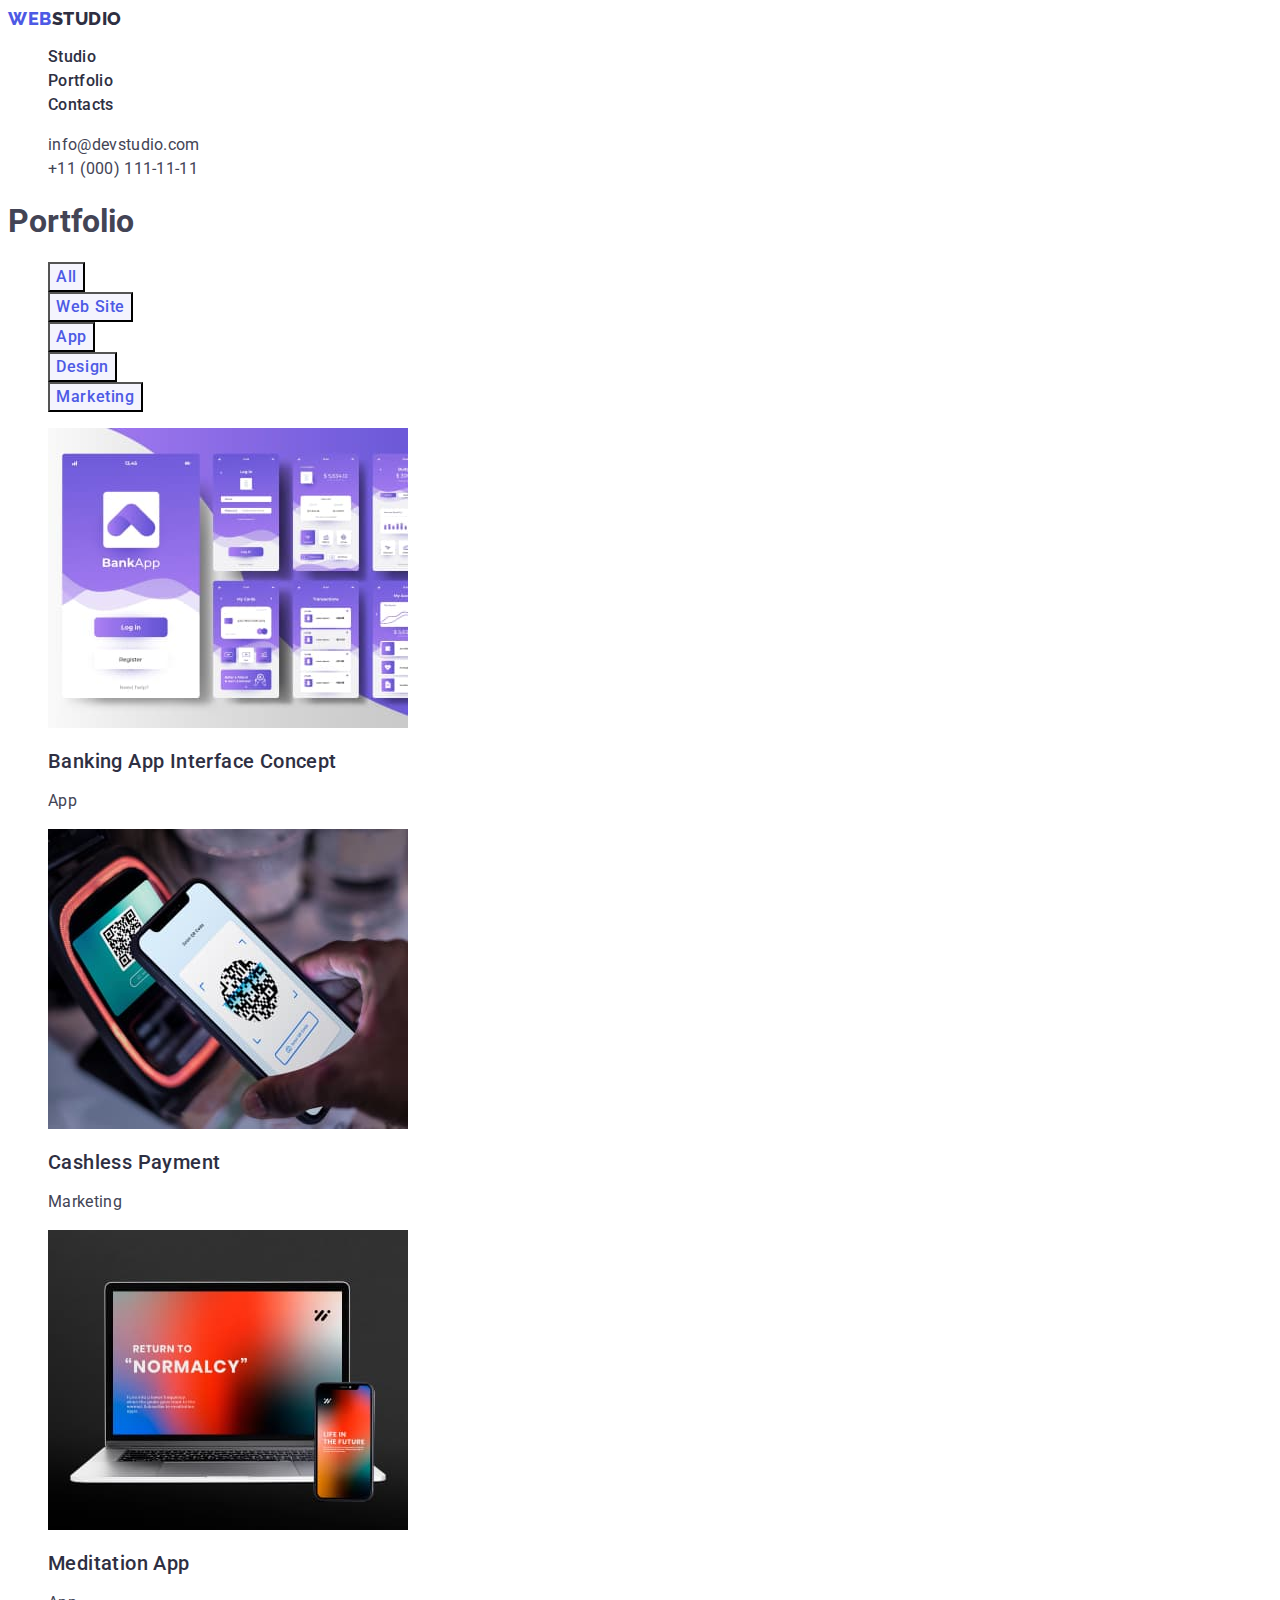
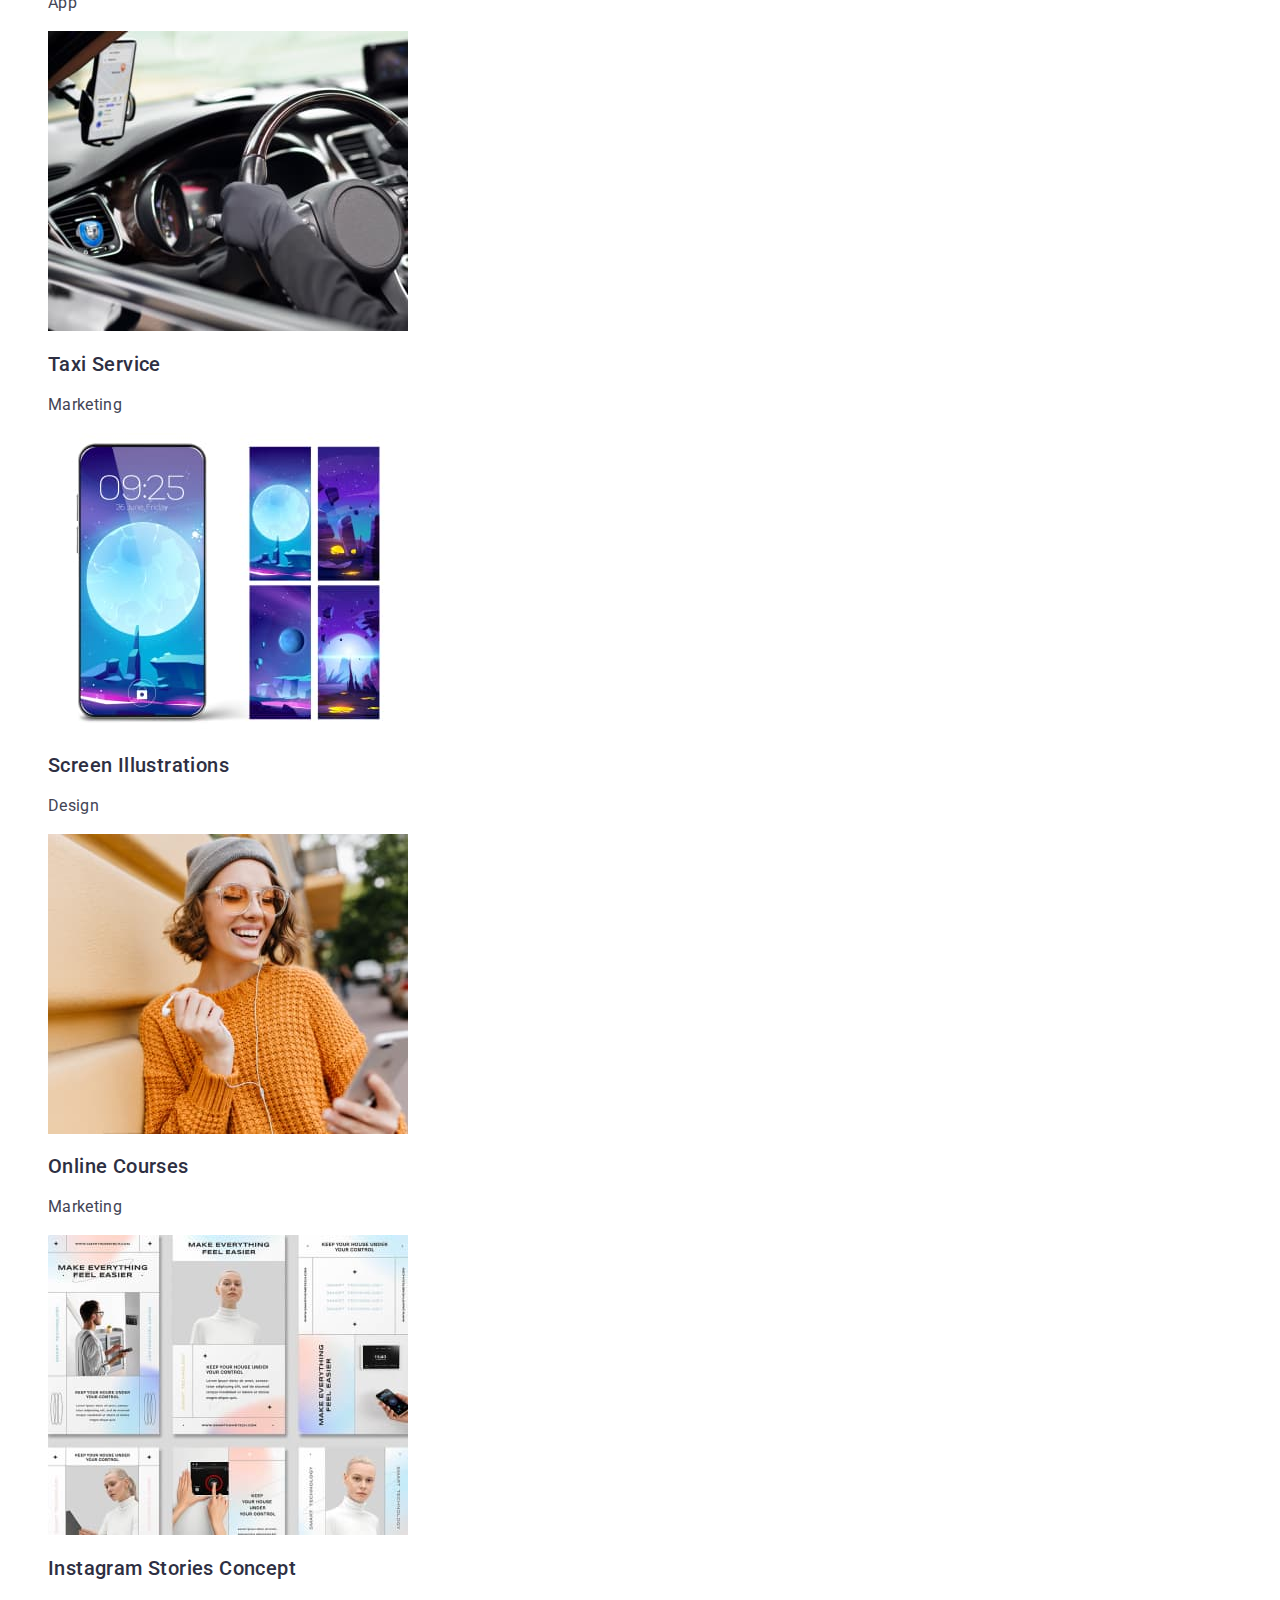
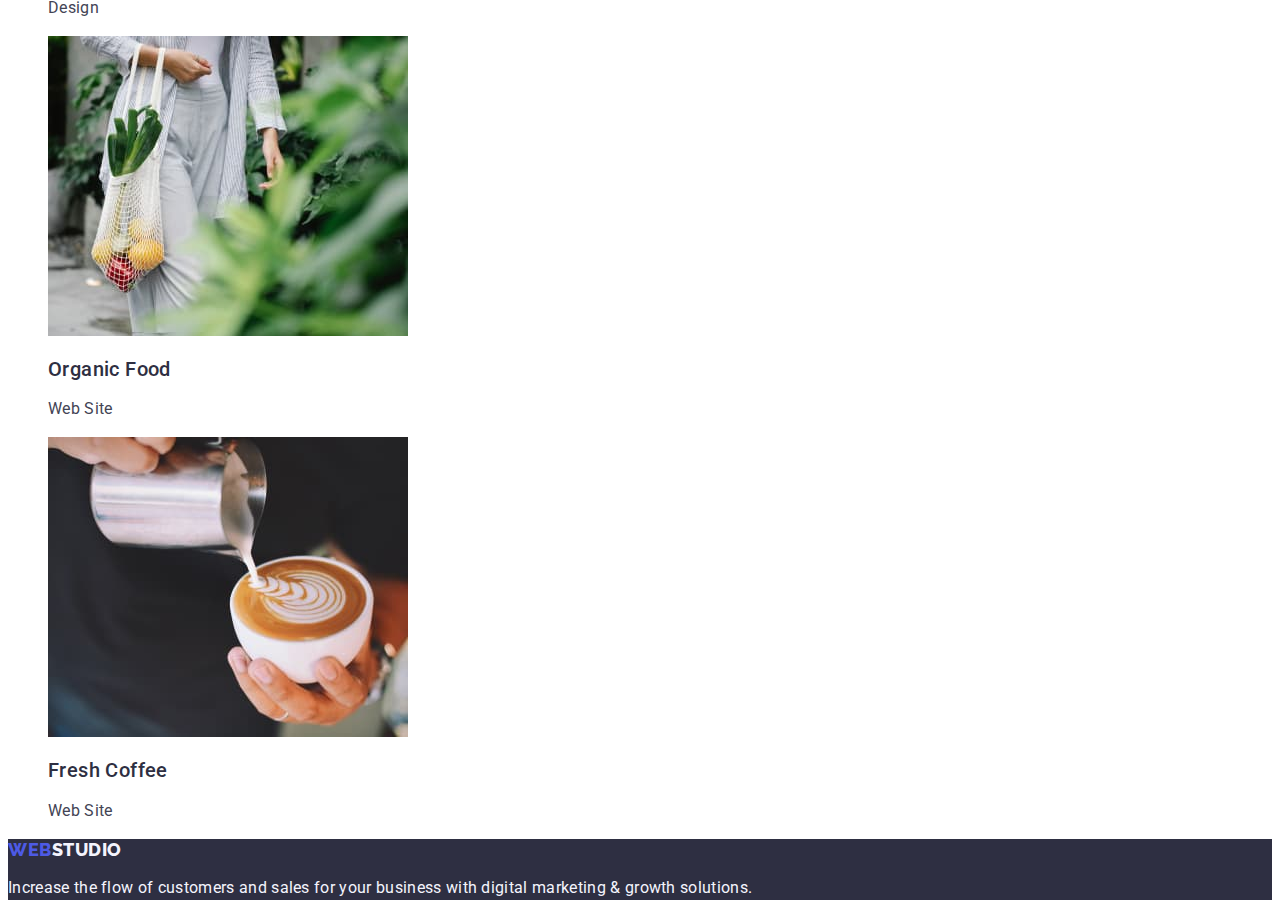
==== portfolio.html @ ce302e66 "Initial commit" ====
<!DOCTYPE html>
<html lang="en">
<head>
    <meta charset="UTF-8">
    <meta name="viewport" content="width=device-width, initial-scale=1.0">
    <link rel="stylesheet" href="./css/style.css">
   <link rel="preconnect" href="https://fonts.googleapis.com">
   <link rel="preconnect" href="https://fonts.gstatic.com" crossorigin>
   <link href="https://fonts.googleapis.com/css2?family=Raleway:wght@800&family=Roboto:wght@400;500;700;900&display=swap" rel="stylesheet">

    <title>Home-work 2</title>
</head>
<body>
    <header>
        <nav class="list">
            <a class="link logo-link" href="./index.html">Web<span class="logo-name">Studio</span> </a>
            <ul class="list">
                <li>
                    <a class="link input-list" href="./index.html">Studio</a>
                </li>
                <li>
                    <a class="link input-list" href="./portfolio.html">Portfolio</a>
                </li>
                <li>
                    <a class="link input-list" href="">Contacts</a>
                </li>
            </ul>
         </nav>    
            <address class="address-info"> 
                <ul class="list">           
                <li>
                    <a class="link contacts-list" href="mailto:info@devstudio.com">info@devstudio.com</a>
                </li>
                <li>
                    <a class="link contacts-list" href="tel:+110001111111">+11 (000) 111-11-11</a>
                </li>
                </ul> 
            </address> 
    </header>

    <main>
       <section>
        <h1>Portfolio</h1>
        <ul class="list">
            <li><button class="other-buttons" type="button">All</button></li>
            <li><button class="other-buttons" type="button">Web Site</button></li>
            <li><button class="other-buttons" type="button">App</button></li>
            <li><button class="other-buttons" type="button">Design</button></li>
            <li><button class="other-buttons" type="button">Marketing</button></li>
        </ul>
                   <ul class="list">
            <li>
                <a class="link">
                    <img src="./images/interface-banking-app.jpg" alt="BankApp" width="360">
                    <h2 class="second-title">Banking App Interface Concept</h2>
                    <p class="contains">App</p>
                </a>
            </li>
            
            <li>
                <a class="link">
                    <img src="./images/cashless.jpg" alt="Cashless Payment
                    Marketing" width="360">
                    <h2 class="second-title">Cashless Payment</h2>
                    <p class="contains">Marketing</p>
                </a>
            </li>

            <li>
                <a class="link">
                    <img src="./images/notebook_and_phone.jpg" alt="Meditation App
                    App" width="360">
                    <h2 class="second-title">Meditation App</h2>
                    <p class="contains">App</p>
                </a>
            </li>

            <li>
                <a class="link">
                    <img src="./images/car.jpg" alt="Taxi Service
                    Marketing" width="360">
                    <h2 class="second-title">Taxi Service</h2>
                    <p class="contains">Marketing</p>
                </a>
            </li>

            <li>
                <a class="link">
                    <img src="./images/screen-illustration.jpg" alt="Screen Illustrations
                    Design" width="360">
                    <h2 class="second-title">Screen Illustrations</h2>
                    <p class="contains">Design</p>
                </a>
            </li>

            <li>
                <a class="link">
                    <img src="./images/girl.jpg" alt="Online Courses
                    Marketing" width="360">
                    <h2 class="second-title">Online Courses</h2>
                    <p class="contains">Marketing</p>
                </a>
            </li>

            <li>
                <a class="link">
                    <img src="./images/instagram-stories.jpg" alt="Instagram Stories Concept
                    Design" width="360">
                    <h2 class="second-title">Instagram Stories Concept</h2>
                    <p class="contains">Design</p>
                </a>
            </li>

            <li>
                <a class="link">
                    <img src="./images/food.jpg" alt="Organic Food
                    Web Site" width="360">
                    <h2 class="second-title">Organic Food</h2>
                    <p class="contains">Web Site</p>
                </a>
            </li>

            <li>
                <a class="link">
                    <img src="./images/coffee.jpg" alt="Fresh Coffee
                    Web Site" width="360">
                    <h2 class="second-title">Fresh Coffee</h2>
                    <p class="contains">Web Site</p>
                </a>
            </li>
        
            </ul>
        </section>
    </main>

    <footer class="page-down">
        <a class="link logo-web" href="./index.html">Web<span class="logo-down-name">Studio</span> </a>
        <p class="footer-descr">Increase the flow of customers and sales for your business with digital marketing & growth solutions.</p>
    </footer>
</body>
</html>
---- css/style.css ----
:root {
    --state: #434455;
    --navy-blue: #2e2f42;
    --cornflower: #E7E9FC;
    --iris: #4d5ae5;
    --ocean: #404bbf;
    --cloud: #f4f4fd;
    --white: #ffffff;
    --slate: #434455;
  }
  body {
    font-family: 'Roboto', sans-serif;
    color: var(--state);
    background-color: var(--white);
  }
  .title {
    background-color: var(--navy-blue);
    color:  var(--white);
  }
  .logo-name {
    color: var(--navy-blue);
  }
  .logo-link {
    font-family: "Raleway", sans-serif;
    font-weight: 800;
    font-size: 18px;
    line-height: 1.17;
    letter-spacing: 0.03em;
    text-transform: uppercase;
    color: var(--iris);
  }
  .logo-down-name {
    font-family: "Raleway", sans-serif;
    font-weight: 800;
    font-size: 18px;
    line-height: 1.17;
    letter-spacing: 0.03em;
    text-transform: uppercase;
    color: var(--cloud);
  }
  .logo-second-part {
    color: var(--cloud);
  }
  .company-structure {
    background-color:  var(--white);
    color: var(--navy-blue);
  }
  .company-activity {
    color: var(--navy-blue);
    font-size: 36px;
    line-height: 1.11;
    text-align: center;
    letter-spacing: 0.02em;
    text-transform: capitalize;
  }
  .team-workers {
    background-color:  var(--white);
    color: var(--navy-blue);
    font-size: 36px;
    line-height: 1.11;
    text-align: center;
    letter-spacing: 0.02em;
    text-transform: capitalize;
  }
  .valuables-list-descr {
    color: var(--state);
    font-size: 16px;
    line-height: 1.5;
    letter-spacing: 0.02em;
  }
  .page-down {
    background-color: var(--navy-blue);
  }
  .logo-web {
    font-family: "Raleway", sans-serif;
    font-weight: 800;
    font-size: 18px;
    line-height: 1.17;
    letter-spacing: 0.03em;
    text-transform: uppercase;
    color: var(--iris);
  }
  .main-button {
    background-color: var(--iris);
    color:  var(--white);
    font-family: "Roboto", sans-serif;
    font-weight: 500;
    font-size: 16px;
    line-height: 1.5;
    letter-spacing: 0.04em;
    cursor: pointer;
  }
  .link {
    text-decoration: none;
  }
  .main-button:hover {
    color:  var(--white);
    background-color: var(--ocean);
  }
  .main-button:focus {
    background-color: var(--ocean);
  }
  .other-buttons {
    font-family: "Roboto", sans-serif;
    color: var(--iris);
    background-color: var(--cloud);
    font-weight: 500;
    font-size: 16px;
    line-height: 1.5;
    letter-spacing: 0.04em;
    cursor: pointer;
  }
  .other-buttons:hover {
    color:  var(--white);
    background-color: var(--ocean);
  }
  .other-buttons:focus {
    color: var(--white);
    background-color: var(--ocean);
  }
  .footer-descr {
    color: var(--cloud);
    line-height: 1.5;
    letter-spacing: 0.02em;
  }
  .input-list {
    font-weight: 500;
    font-size: 16px;
    line-height: 1.5;
    letter-spacing: 0.02em;
    color: var(--navy-blue);
    text-decoration: none;
  }
  .input-list:hover {
    color: var(--ocean);
  }
  .input-list:focus {
    color: var(--ocean);
  }
  .list {
    list-style: none;
  }
  .second-title {
    font-weight: 500;
    font-size: 20px;
    line-height: 1.2;
    letter-spacing: 0.02em;
    color: var(--navy-blue);
  }
  .contains {
    font-size: 16px;
    line-height: 1.5;
    letter-spacing: 0.02em;
    color: var(--state);
  }
  address {
    font-style: normal;
  }
  .wrapper {
    font-size: 56px;
    line-height: 1.07;
    text-align: center;
    letter-spacing: 0.02em;
    color:  var(--white);
  }
  .valuables {
    font-weight: 500;
    font-size: 20px;
    line-height: 1.2;
    letter-spacing: 0.02em;
    color: var(--navy-blue);
  }
  .valuables-list-subtitle {
    font-weight: 500;
    font-size: 20px;
    line-height: 1.2;
    letter-spacing: 0.02em;
    color: var(--navy-blue);
    background-color:  var(--white);
  }
  .second-title {
    font-weight: 500;
    font-size: 20px;
    line-height: 1.2;
    letter-spacing: 0.02em;
    color: #2e2f42;
  }
  .page-down-portf {
    background-color: var(--navy-blue);
  }
  .contacts-list {
    font-size: 16px;
    line-height: 1.5;
    letter-spacing: 0.02em;
    color: var(--state);
  }
  .contacts-list:hover {
    color: var(--ocean);
  }
  .contacts-list:focus {
    color: var(--ocean);
  }
  .section-team {
    background-color: var(--cloud);
  }
  .specialists {
    background-color:  var(--white);
  }
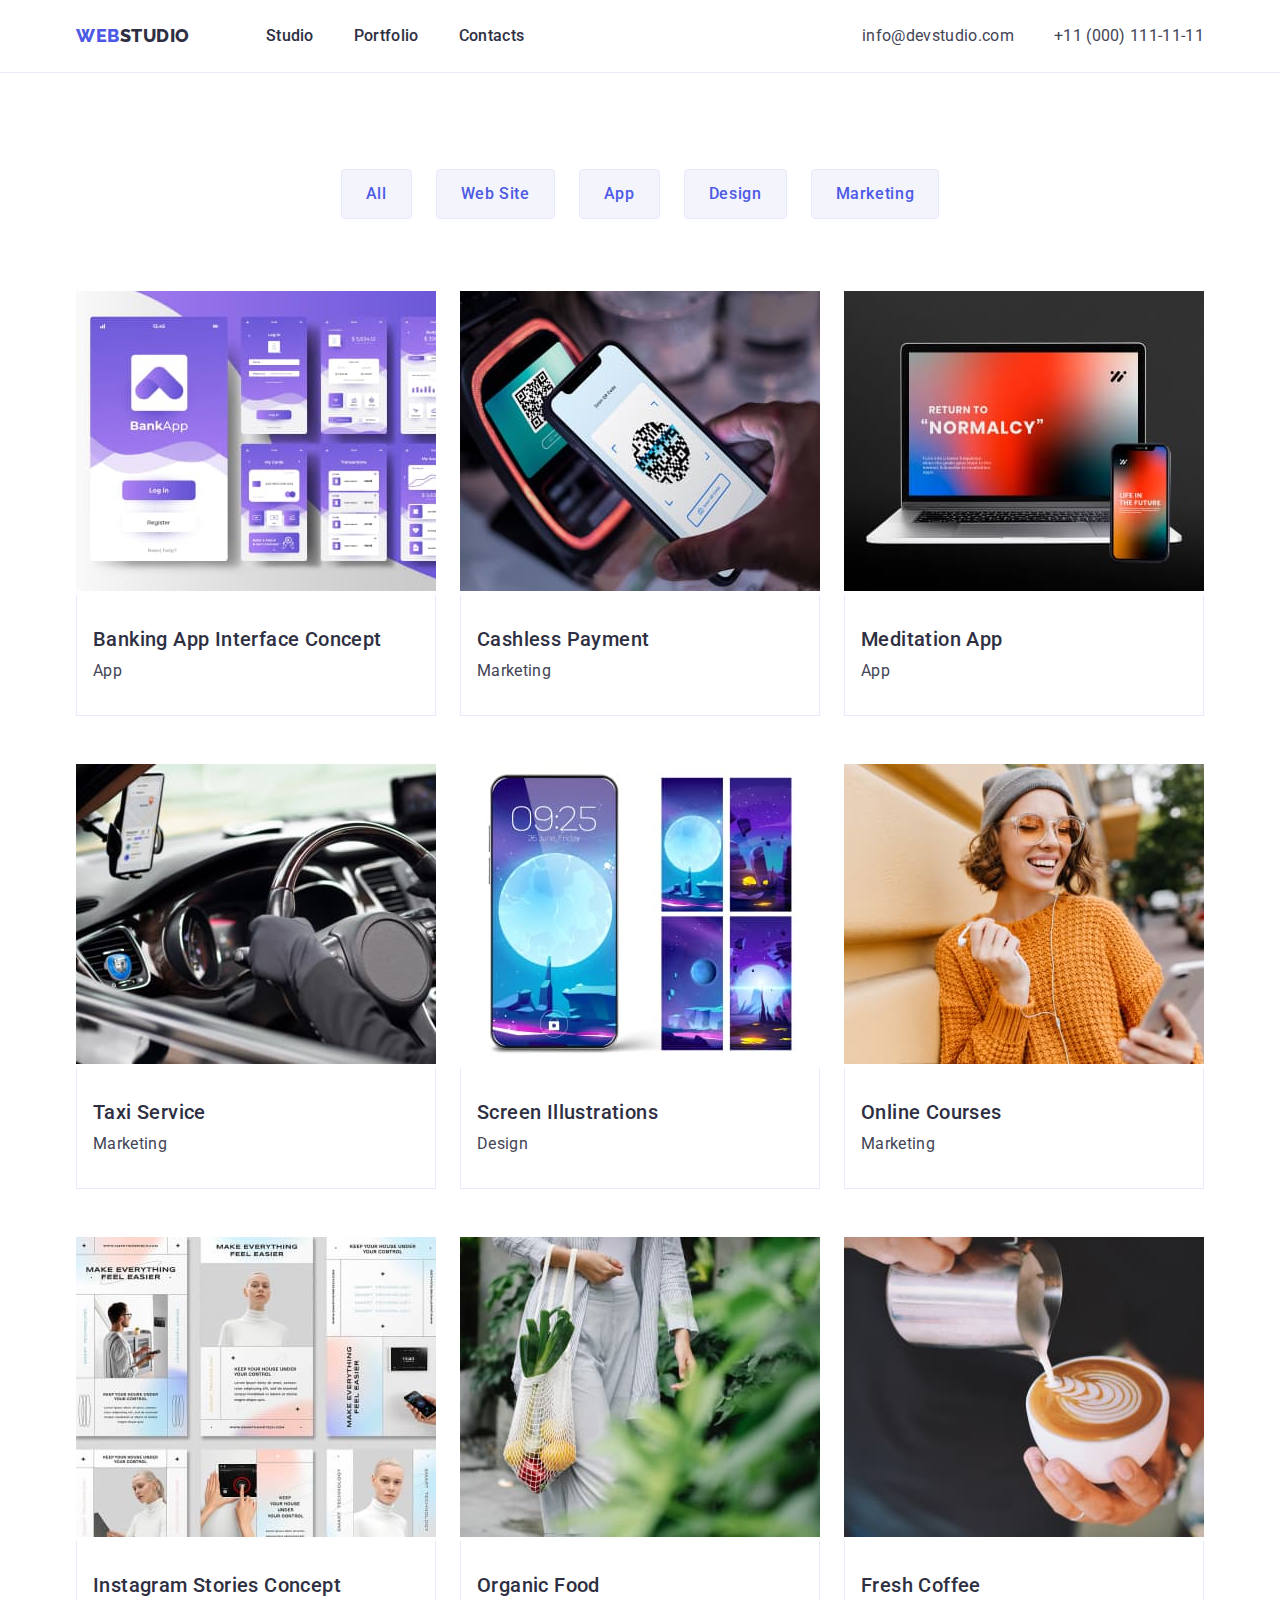
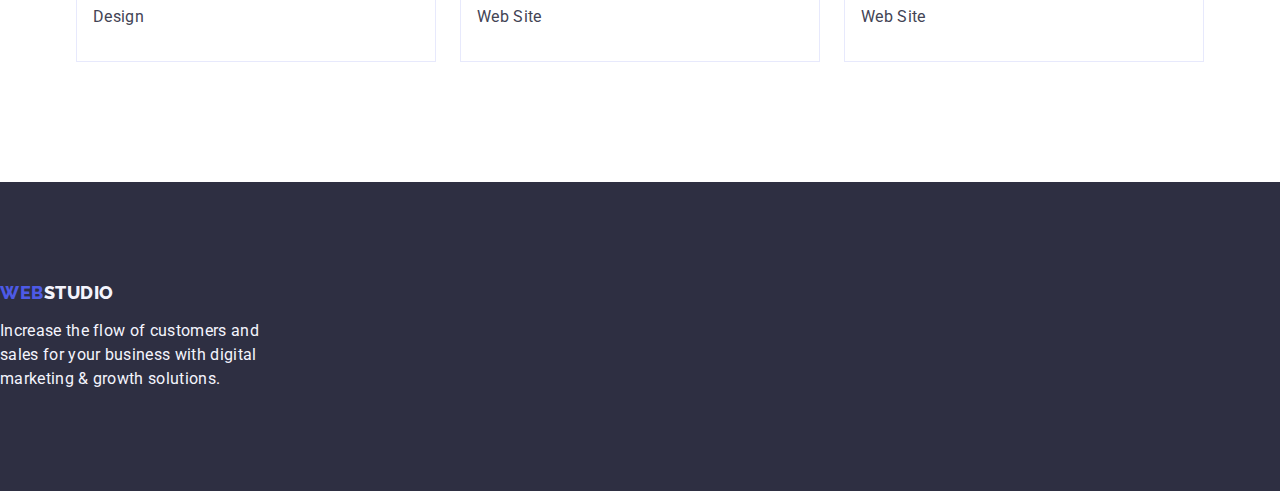
==== commit 89eaac4a: "v1.0" ====
--- a/portfolio.html
+++ b/portfolio.html
@@ -3,31 +3,35 @@
 <head>
     <meta charset="UTF-8">
     <meta name="viewport" content="width=device-width, initial-scale=1.0">
+    <link rel="stylesheet" href="https://cdnjs.cloudflare.com/ajax/libs/modern-normalize/2.0.0/modern-normalize.min.css"
+        integrity="sha512-4xo8blKMVCiXpTaLzQSLSw3KFOVPWhm/TRtuPVc4WG6kUgjH6J03IBuG7JZPkcWMxJ5huwaBpOpnwYElP/m6wg=="
+        crossorigin="anonymous" referrerpolicy="no-referrer" />
     <link rel="stylesheet" href="./css/style.css">
    <link rel="preconnect" href="https://fonts.googleapis.com">
    <link rel="preconnect" href="https://fonts.gstatic.com" crossorigin>
    <link href="https://fonts.googleapis.com/css2?family=Raleway:wght@800&family=Roboto:wght@400;500;700;900&display=swap" rel="stylesheet">
 
-    <title>Home-work 2</title>
+    <title>Home-work 3</title>
 </head>
 <body>
-    <header>
-        <nav class="list">
-            <a class="link logo-link" href="./index.html">Web<span class="logo-name">Studio</span> </a>
-            <ul class="list">
-                <li>
-                    <a class="link input-list" href="./index.html">Studio</a>
-                </li>
-                <li>
-                    <a class="link input-list" href="./portfolio.html">Portfolio</a>
-                </li>
-                <li>
-                    <a class="link input-list" href="">Contacts</a>
-                </li>
-            </ul>
-         </nav>    
+    <header class="portfolio-class">
+        <div class="container portfolio-info">
+            <nav class="list logo-line">
+                <a class="link logo-link" href="./index.html">Web<span     class="logo-name">Studio</span> </a>
+                <ul class="list menu">
+                    <li>
+                        <a class="link input-list" href="./index.html">Studio</a>
+                    </li>
+                    <li>
+                        <a class="link input-list" href="./portfolio.html">Portfolio</a>
+                    </li>
+                    <li>
+                        <a class="link input-list" href="">Contacts</a>
+                    </li>
+                </ul>
+            </nav>    
             <address class="address-info"> 
-                <ul class="list">           
+                <ul class="list email-info">           
                 <li>
                     <a class="link contacts-list" href="mailto:info@devstudio.com">info@devstudio.com</a>
                 </li>
@@ -36,100 +40,122 @@
                 </li>
                 </ul> 
             </address> 
+        </div>
     </header>
 
     <main>
-       <section>
-        <h1>Portfolio</h1>
-        <ul class="list">
-            <li><button class="other-buttons" type="button">All</button></li>
-            <li><button class="other-buttons" type="button">Web Site</button></li>
-            <li><button class="other-buttons" type="button">App</button></li>
-            <li><button class="other-buttons" type="button">Design</button></li>
-            <li><button class="other-buttons" type="button">Marketing</button></li>
-        </ul>
-                   <ul class="list">
-            <li>
-                <a class="link">
-                    <img src="./images/interface-banking-app.jpg" alt="BankApp" width="360">
-                    <h2 class="second-title">Banking App Interface Concept</h2>
-                    <p class="contains">App</p>
-                </a>
-            </li>
+        <!-- Section -->
+       <section class="buttons">
+            <div class="container">
+                <h1 class="visually-hidden">Portfolio</h1>
+                <ul class="list button-list">
+                    <li><button class="other-buttons" type="button">All</button></li>
+                    <li><button class="other-buttons" type="button">Web Site</button></li>
+                    <li><button class="other-buttons" type="button">App</button></li>
+                    <li><button class="other-buttons" type="button">Design</button></li>
+                    <li><button class="other-buttons" type="button">Marketing</button></li>
+                </ul>
+                <ul class="list company-pic">
+                    <li class="img-decript">
+                        <a class="link">
+                            <img src="./images/interface-banking-app.jpg" alt="BankApp"         width="360">
+                            <div class="company-app">
+                                <h2 class="second-title">Banking App Interface Concept</h2>
+                                <p class="contains">App</p>
+                            </div>
+                        </a>
+                    </li>
             
-            <li>
-                <a class="link">
-                    <img src="./images/cashless.jpg" alt="Cashless Payment
-                    Marketing" width="360">
-                    <h2 class="second-title">Cashless Payment</h2>
-                    <p class="contains">Marketing</p>
-                </a>
-            </li>
+                    <li>
+                        <a class="link">
+                            <img src="./images/cashless.jpg" alt="Cashless Payment
+                            Marketing" width="360">
+                            <div class="company-app">
+                                <h2 class="second-title">Cashless Payment</h2>
+                                <p class="contains">Marketing</p>
+                            </div>
+                        </a>
+                    </li>
 
-            <li>
-                <a class="link">
-                    <img src="./images/notebook_and_phone.jpg" alt="Meditation App
-                    App" width="360">
-                    <h2 class="second-title">Meditation App</h2>
-                    <p class="contains">App</p>
-                </a>
-            </li>
+                    <li>
+                        <a class="link">
+                            <img src="./images/notebook_and_phone.jpg" alt="Meditation App
+                            App" width="360">
+                            <div class="company-app">
+                                <h2 class="second-title">Meditation App</h2>
+                                <p class="contains">App</p>
+                            </div>
+                        </a>
+                    </li>
 
-            <li>
-                <a class="link">
-                    <img src="./images/car.jpg" alt="Taxi Service
-                    Marketing" width="360">
-                    <h2 class="second-title">Taxi Service</h2>
-                    <p class="contains">Marketing</p>
-                </a>
-            </li>
+                    <li>
+                        <a class="link">
+                            <img src="./images/car.jpg" alt="Taxi Service
+                            Marketing" width="360">
+                            <div class="company-app">
+                                <h2 class="second-title">Taxi Service</h2>
+                                <p class="contains">Marketing</p>
+                            </div>
+                        </a>
+                    </li>
 
-            <li>
-                <a class="link">
-                    <img src="./images/screen-illustration.jpg" alt="Screen Illustrations
-                    Design" width="360">
-                    <h2 class="second-title">Screen Illustrations</h2>
-                    <p class="contains">Design</p>
-                </a>
-            </li>
+                    <li>
+                        <a class="link">
+                            <img src="./images/screen-illustration.jpg" alt="Screen                 Illustrations
+                            Design" width="360">
+                            <div class="company-app">
+                                <h2 class="second-title">Screen Illustrations</h2>
+                                <p class="contains">Design</p>
+                            </div>
+                        </a>
+                    </li>
 
-            <li>
-                <a class="link">
-                    <img src="./images/girl.jpg" alt="Online Courses
-                    Marketing" width="360">
-                    <h2 class="second-title">Online Courses</h2>
-                    <p class="contains">Marketing</p>
-                </a>
-            </li>
+                    <li>
+                        <a class="link">
+                            <img src="./images/girl.jpg" alt="Online Courses
+                            Marketing" width="360">
+                            <div class="company-app">
+                                <h2 class="second-title">Online Courses</h2>
+                                <p class="contains">Marketing</p>
+                            </div>
+                        </a>
+                    </li>
 
-            <li>
-                <a class="link">
-                    <img src="./images/instagram-stories.jpg" alt="Instagram Stories Concept
-                    Design" width="360">
-                    <h2 class="second-title">Instagram Stories Concept</h2>
-                    <p class="contains">Design</p>
-                </a>
-            </li>
+                    <li>
+                        <a class="link">
+                            <img src="./images/instagram-stories.jpg" alt="Instagram Stories         Concept
+                            Design" width="360">
+                            <div class="company-app">
+                                <h2 class="second-title">Instagram Stories Concept</h2>
+                                <p class="contains">Design</p>
+                            </div>
+                        </a>
+                    </li>
 
-            <li>
-                <a class="link">
-                    <img src="./images/food.jpg" alt="Organic Food
-                    Web Site" width="360">
-                    <h2 class="second-title">Organic Food</h2>
-                    <p class="contains">Web Site</p>
-                </a>
-            </li>
+                    <li>
+                        <a class="link">
+                            <img src="./images/food.jpg" alt="Organic Food
+                            Web Site" width="360">
+                            <div class="company-app">
+                                <h2 class="second-title">Organic Food</h2>
+                                <p class="contains">Web Site</p>
+                            </div>
+                        </a>
+                    </li>
 
-            <li>
-                <a class="link">
-                    <img src="./images/coffee.jpg" alt="Fresh Coffee
-                    Web Site" width="360">
-                    <h2 class="second-title">Fresh Coffee</h2>
-                    <p class="contains">Web Site</p>
-                </a>
-            </li>
+                    <li>
+                        <a class="link">
+                            <img src="./images/coffee.jpg" alt="Fresh Coffee
+                            Web Site" width="360">
+                            <div class="company-app">
+                                <h2 class="second-title">Fresh Coffee</h2>
+                                <p class="contains">Web Site</p>
+                            </div>
+                        </a>
+                    </li>
         
-            </ul>
+                </ul>
+            </div>
         </section>
     </main>
 
--- a/css/style.css
+++ b/css/style.css
@@ -1,3 +1,10 @@
+*,
+*::before,
+*::after{
+  box-sizing: border-box;
+  margin: 0;
+  padding: 0;
+}
 :root {
     --state: #434455;
     --navy-blue: #2e2f42;
@@ -8,79 +15,110 @@
     --white: #ffffff;
     --slate: #434455;
   }
-  body {
+body {
     font-family: 'Roboto', sans-serif;
     color: var(--state);
     background-color: var(--white);
   }
-  .title {
+.container {
+    max-width: 1158px;
+    padding: 0 15px;
+    margin: 0 auto;
+  }
+
+  
+  
+/* HEADER */
+.top-line{
+  border-bottom: 1px solid var(--cornflower);
+}
+.site-info{
+  display: flex;
+  align-items: center;
+}
+.logo-line{
+  display: flex;
+  align-items: center;
+  margin-right: auto;
+}
+.logo-link{
+  font-family: "Raleway", sans-serif;
+  font-weight: 800;
+  font-size: 18px;
+  line-height: 1.17;
+  letter-spacing: 0.03em;
+  text-transform: uppercase;
+  color: var(--iris);
+  margin-right: 76px;
+}
+.logo-name{
+  color: var(--navy-blue);
+  font-family: "Raleway", sans-serif;
+  font-weight: 800;
+  font-size: 18px;
+  line-height: 1.17;
+  letter-spacing: 0.03em;
+  text-transform: uppercase;
+}
+.input-list{
+  font-weight: 500;
+  font-size: 16px;
+  line-height: 1.5;
+  letter-spacing: 0.02em;
+  color: var(--navy-blue);
+  text-decoration: none;
+  padding: 24px 0 24px;
+  display: block;
+}
+.address-info{
+  display: flex;
+  gap: 40px;
+}
+.link{
+  text-decoration: none;
+}
+.list{
+  list-style: none;
+}
+.menu-contact{
+  display: flex;
+  justify-content: flex-end;
+  gap: 40px;
+  flex-wrap: nowrap;
+}
+.contacts-list{
+  font-size: 16px;
+  line-height: 1.5;
+  letter-spacing: 0.02em;
+  color: var(--slate);
+}
+
+.menu{
+  display: flex;
+  gap: 40px;
+  justify-content: flex-start;
+}
+
+/* MAIN */
+
+/* HERO SECTION */
+.title {
     background-color: var(--navy-blue);
     color:  var(--white);
-  }
-  .logo-name {
-    color: var(--navy-blue);
-  }
-  .logo-link {
-    font-family: "Raleway", sans-serif;
-    font-weight: 800;
-    font-size: 18px;
-    line-height: 1.17;
-    letter-spacing: 0.03em;
-    text-transform: uppercase;
-    color: var(--iris);
-  }
-  .logo-down-name {
-    font-family: "Raleway", sans-serif;
-    font-weight: 800;
-    font-size: 18px;
-    line-height: 1.17;
-    letter-spacing: 0.03em;
-    text-transform: uppercase;
-    color: var(--cloud);
-  }
-  .logo-second-part {
-    color: var(--cloud);
-  }
-  .company-structure {
-    background-color:  var(--white);
-    color: var(--navy-blue);
-  }
-  .company-activity {
-    color: var(--navy-blue);
-    font-size: 36px;
-    line-height: 1.11;
+    padding: 188px 0;
+  }
+.wrapper {
+    font-size: 56px;
+    line-height: 1.07;
     text-align: center;
     letter-spacing: 0.02em;
-    text-transform: capitalize;
-  }
-  .team-workers {
-    background-color:  var(--white);
-    color: var(--navy-blue);
-    font-size: 36px;
-    line-height: 1.11;
-    text-align: center;
-    letter-spacing: 0.02em;
-    text-transform: capitalize;
-  }
-  .valuables-list-descr {
-    color: var(--state);
-    font-size: 16px;
-    line-height: 1.5;
-    letter-spacing: 0.02em;
-  }
-  .page-down {
-    background-color: var(--navy-blue);
-  }
-  .logo-web {
-    font-family: "Raleway", sans-serif;
-    font-weight: 800;
-    font-size: 18px;
-    line-height: 1.17;
-    letter-spacing: 0.03em;
-    text-transform: uppercase;
-    color: var(--iris);
-  }
-  .main-button {
+    color:  var(--white);
+    max-width: 496px;
+    margin-bottom: 48px;
+    margin: 0 auto;
+    margin-bottom: 48px;
+  }
+.main-button {
     background-color: var(--iris);
     color:  var(--white);
     font-family: "Roboto", sans-serif;
@@ -89,6 +127,14 @@
     line-height: 1.5;
     letter-spacing: 0.04em;
     cursor: pointer;
+    padding: 16px 32px;
+    border-radius: 4px;
+    box-shadow: 0px 4px 4px 0px rgba(0, 0, 0, 0.15);
+    display: block;
+    min-width: 169px;
+    height: 56px;
+    border: none;
+    margin: 0 auto;
   }
   .link {
     text-decoration: none;
@@ -99,54 +145,251 @@
   }
   .main-button:focus {
     background-color: var(--ocean);
-  }
-  .other-buttons {
-    font-family: "Roboto", sans-serif;
-    color: var(--iris);
+  }   
+
+
+/* SECTION 1 */
+
+.company-strategy{
+  padding: 120px 0;
+}
+.valuables{
+  font-weight: 500;
+  font-size: 20px;
+  line-height: 1.2;
+  letter-spacing: 0.02em;
+  color: #2e2f42;
+}
+.visually-hidden {
+  position: absolute;
+  width: 1px;
+  height: 1px;
+  margin: -1px;
+  border: 0;
+  padding: 0;
+  white-space: nowrap;
+  clip-path: inset(100%);
+  clip: rect(0 0 0 0);
+  overflow: hidden;
+}  
+.card-set{
+  display: flex;
+  flex-wrap: wrap;
+  gap: 24px;
+}
+.list-item{
+  width: calc((100% - 72px) / 4);
+}
+.valuables-list-subtitle {
+  font-weight: 500;
+  font-size: 20px;
+  line-height: 1.2;
+  letter-spacing: 0.02em;
+  color: var(--navy-blue);
+  background-color:  var(--white);
+  margin-bottom: 8px;
+}
+.valuables-list-descr {
+  color: var(--state);
+  font-size: 16px;
+  line-height: 1.5;
+  letter-spacing: 0.02em;
+}
+
+
+/* SECTION 2 */
+
+.pictures{
+  padding-bottom: 120px;
+}
+.company-activity {
+  color: var(--navy-blue);
+  font-size: 36px;
+  line-height: 1.11;
+  text-align: center;
+  letter-spacing: 0.02em;
+  text-transform: capitalize;
+  margin-bottom: 72px;
+}
+.picture-company{
+  display: flex;
+  gap: 24px;
+}
+.pic-description{
+  width: calc((100% - 48px) / 3);
+}
+
+
+/* SECTION 3 */
+.section-team {
     background-color: var(--cloud);
-    font-weight: 500;
-    font-size: 16px;
-    line-height: 1.5;
-    letter-spacing: 0.04em;
-    cursor: pointer;
-  }
-  .other-buttons:hover {
-    color:  var(--white);
-    background-color: var(--ocean);
-  }
-  .other-buttons:focus {
-    color: var(--white);
-    background-color: var(--ocean);
-  }
-  .footer-descr {
+    padding: 120px 0;
+  }
+.team-workers {
+  background-color:  var(--cloud);
+  color: var(--navy-blue);
+  font-size: 36px;
+  line-height: 1.11;
+  text-align: center;
+  letter-spacing: 0.02em;
+  text-transform: capitalize;
+  margin-bottom: 72px;
+}  
+.photo{
+  display: flex;
+    gap: 24px;
+}
+.specialists {
+  background-color:  var(--white);
+  width: calc((100% - 72px) / 4);
+  border-radius: 0px 0px 4px 4px;
+  box-shadow: 0px 2px 1px 0px rgba(46, 47, 66, 0.08), 0px 1px 1px 0px rgba(46, 47, 66, 0.16), 0px 1px 6px 0px rgba(46, 47, 66, 0.08);
+}
+.proffesion{
+  padding: 32px 0;
+  text-align: center;
+}
+
+
+/* FOOTER */
+.page-down {
+   background-color: var(--navy-blue);
+   padding: 100px 0;
+}
+.logo-web {
+  font-family: "Raleway", sans-serif;
+  font-weight: 800;
+  font-size: 18px;
+  line-height: 1.17;
+  letter-spacing: 0.03em;
+  text-transform: uppercase;
+  color: var(--iris);
+  display: inline-block;
+  margin-bottom: 16px;
+}
+.logo-down-name {
+  font-family: "Raleway", sans-serif;
+  font-weight: 800;
+  font-size: 18px;
+  line-height: 1.17;
+  letter-spacing: 0.03em;
+  text-transform: uppercase;
+  color: var(--cloud);
+}
+.footer-descr {
+  color: var(--cloud);
+  line-height: 1.5;
+  letter-spacing: 0.02em;
+  max-width: 264px;
+}
+
+
+/* PORTFOLIO */
+
+/* HEADER */
+.portfolio-class{
+  border-bottom: 1px solid #e7e9fc;
+}
+.portfolio-info{
+  display: flex;
+  align-items: center;
+}
+.email-info{
+  display: flex;
+  gap: 40px;
+}
+
+
+/* SECTION */
+
+.buttons{
+  padding-top: 96px;
+  padding-bottom: 120px;
+}
+.button-list{
+  display: flex;
+  justify-content: center;
+  gap: 24px;
+  margin-bottom: 72px;
+}
+.other-buttons {
+  font-family: "Roboto", sans-serif;
+  color: var(--iris);
+  background-color: var(--cloud);
+  font-weight: 500;
+  font-size: 16px;
+  line-height: 1.5;
+  letter-spacing: 0.04em;
+  cursor: pointer;
+
+  border: 1px;
+  text-align: center;
+  border: 1px solid var(--cornflower);
+  border-radius: 4px;
+  padding: 12px 24px;
+}
+.other-buttons:hover {
+  color:  var(--white);
+  background-color: var(--ocean);
+}
+.other-buttons:focus {
+  color: var(--white);
+  background-color: var(--ocean);
+}
+.company-pic{
+  display: flex;
+  flex-wrap: wrap;
+  column-gap: 24px;
+  row-gap: 48px;
+}
+.img-decript{
+  width: calc((100% - 48px) / 3);
+}
+.company-app{
+  padding: 32px 16px;
+  border: 1px solid #e7e9fc;
+  border-top: none;
+}
+.second-title {
+  font-weight: 500;
+  font-size: 20px;
+  line-height: 1.2;
+  letter-spacing: 0.02em;
+  color: var(--navy-blue);
+  margin-bottom: 8px;
+}
+
+
+
+
+
+
+
+  
+  
+  .logo-second-part {
     color: var(--cloud);
-    line-height: 1.5;
-    letter-spacing: 0.02em;
-  }
-  .input-list {
-    font-weight: 500;
-    font-size: 16px;
-    line-height: 1.5;
-    letter-spacing: 0.02em;
+  }
+  .company-structure {
+    background-color:  var(--white);
     color: var(--navy-blue);
-    text-decoration: none;
-  }
+  }
+  
+  
+  
+  
+ 
+  
+ 
+  
   .input-list:hover {
     color: var(--ocean);
   }
   .input-list:focus {
     color: var(--ocean);
   }
-  .list {
-    list-style: none;
-  }
-  .second-title {
-    font-weight: 500;
-    font-size: 20px;
-    line-height: 1.2;
-    letter-spacing: 0.02em;
-    color: var(--navy-blue);
-  }
+  
+  
   .contains {
     font-size: 16px;
     line-height: 1.5;
@@ -156,53 +399,18 @@
   address {
     font-style: normal;
   }
-  .wrapper {
-    font-size: 56px;
-    line-height: 1.07;
-    text-align: center;
-    letter-spacing: 0.02em;
-    color:  var(--white);
-  }
-  .valuables {
-    font-weight: 500;
-    font-size: 20px;
-    line-height: 1.2;
-    letter-spacing: 0.02em;
-    color: var(--navy-blue);
-  }
-  .valuables-list-subtitle {
-    font-weight: 500;
-    font-size: 20px;
-    line-height: 1.2;
-    letter-spacing: 0.02em;
-    color: var(--navy-blue);
-    background-color:  var(--white);
-  }
-  .second-title {
-    font-weight: 500;
-    font-size: 20px;
-    line-height: 1.2;
-    letter-spacing: 0.02em;
-    color: #2e2f42;
-  }
+  
+  
+
   .page-down-portf {
     background-color: var(--navy-blue);
   }
-  .contacts-list {
-    font-size: 16px;
-    line-height: 1.5;
-    letter-spacing: 0.02em;
-    color: var(--state);
-  }
+ 
   .contacts-list:hover {
     color: var(--ocean);
   }
   .contacts-list:focus {
     color: var(--ocean);
   }
-  .section-team {
-    background-color: var(--cloud);
-  }
-  .specialists {
-    background-color:  var(--white);
-  }+  
+ 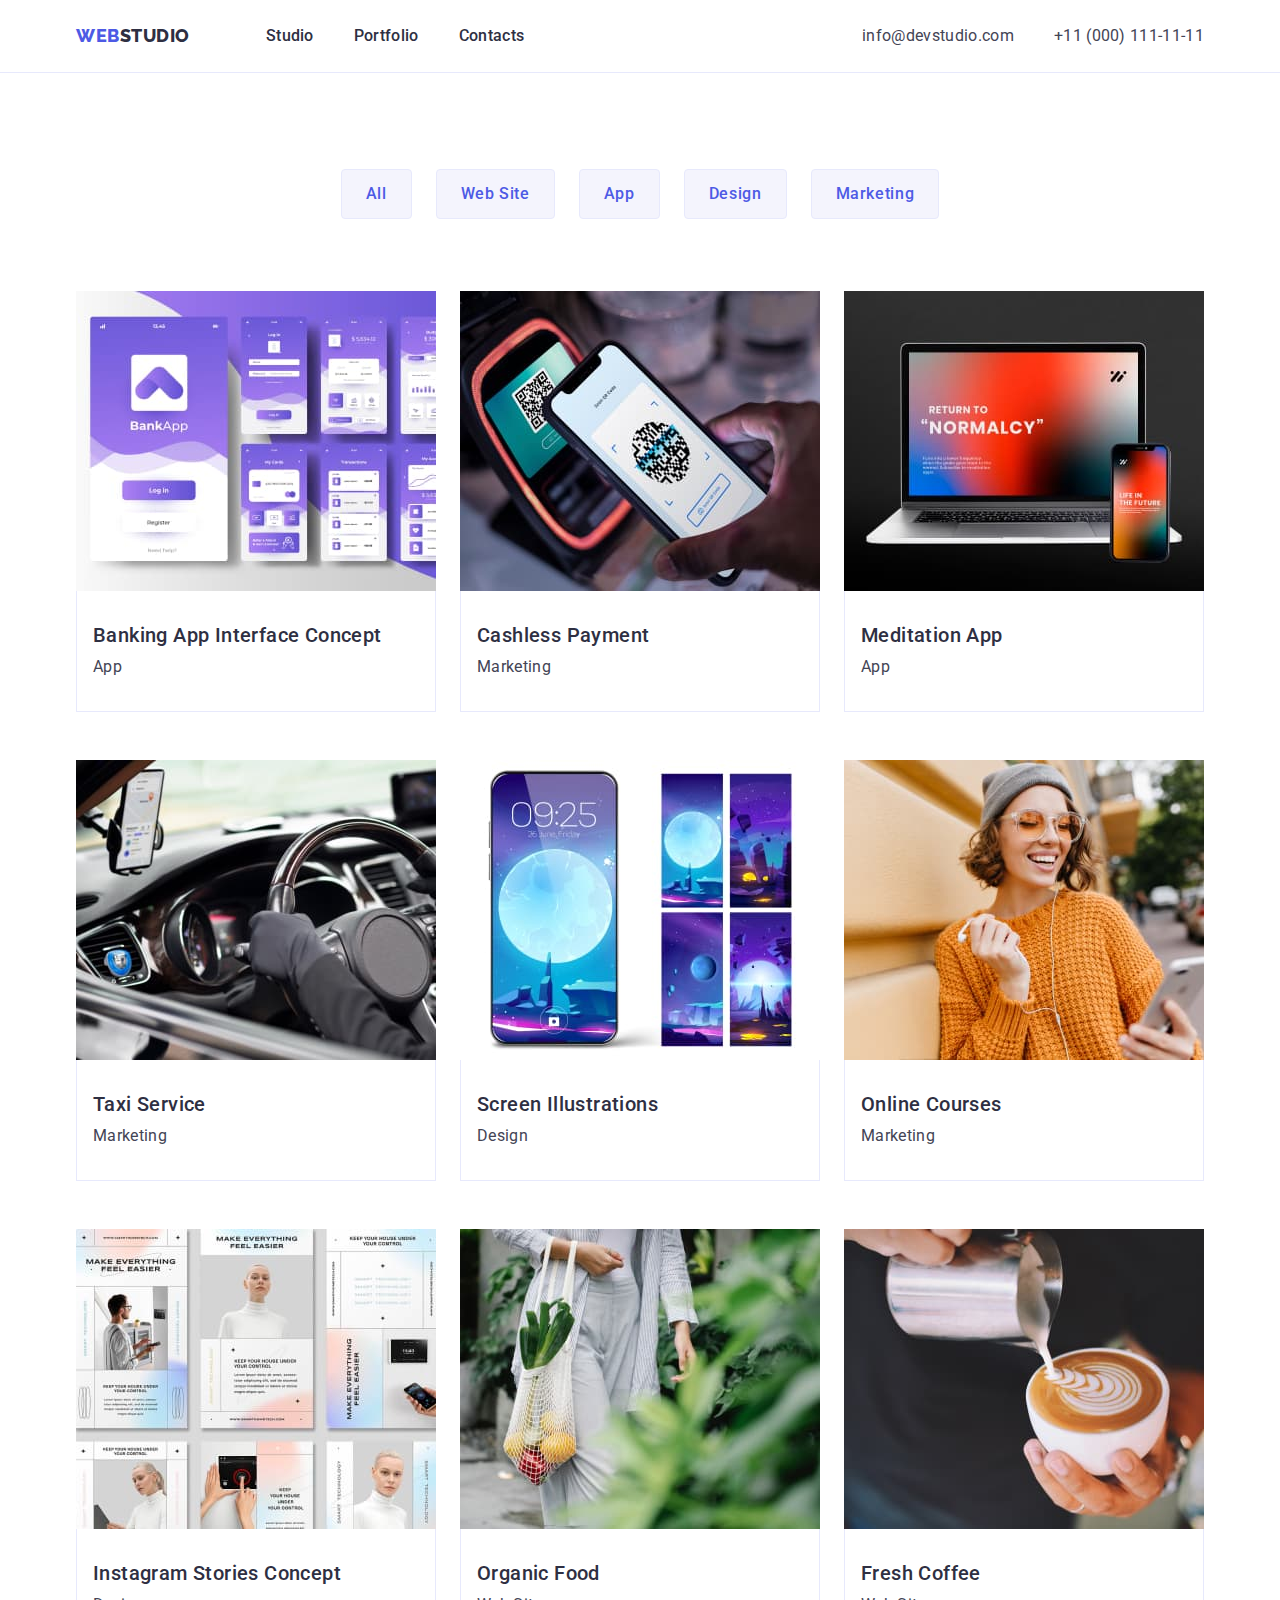
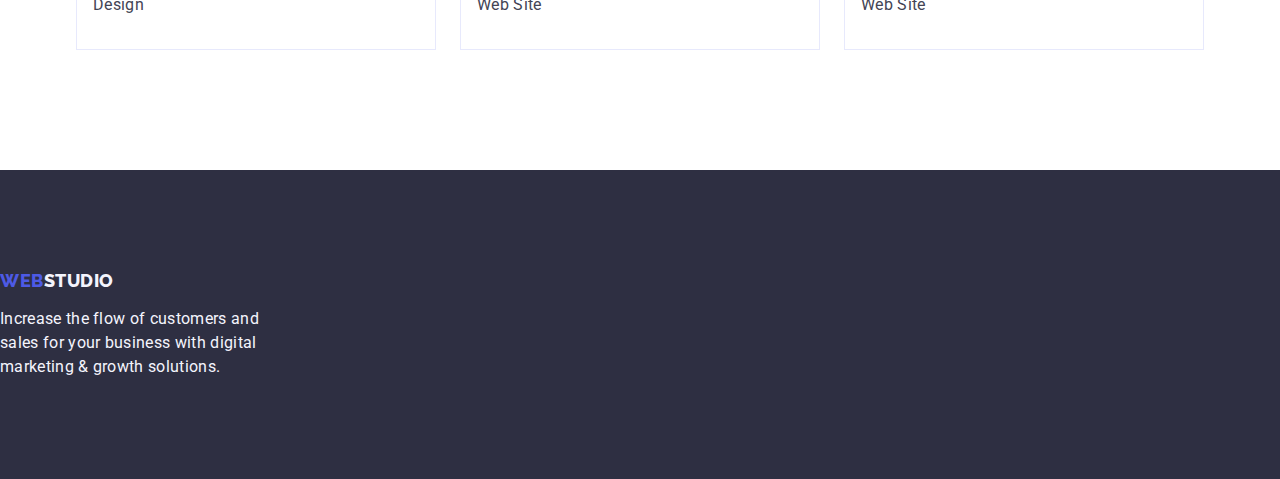
==== commit e6817926: "v1.2" ====
--- a/portfolio.html
+++ b/portfolio.html
@@ -66,7 +66,7 @@
                         </a>
                     </li>
             
-                    <li>
+                    <li class="img-decript">
                         <a class="link">
                             <img src="./images/cashless.jpg" alt="Cashless Payment
                             Marketing" width="360">
@@ -77,7 +77,7 @@
                         </a>
                     </li>
 
-                    <li>
+                    <li class="img-decript">
                         <a class="link">
                             <img src="./images/notebook_and_phone.jpg" alt="Meditation App
                             App" width="360">
@@ -88,7 +88,7 @@
                         </a>
                     </li>
 
-                    <li>
+                    <li class="img-decript">
                         <a class="link">
                             <img src="./images/car.jpg" alt="Taxi Service
                             Marketing" width="360">
@@ -99,7 +99,7 @@
                         </a>
                     </li>
 
-                    <li>
+                    <li class="img-decript">
                         <a class="link">
                             <img src="./images/screen-illustration.jpg" alt="Screen                 Illustrations
                             Design" width="360">
@@ -110,7 +110,7 @@
                         </a>
                     </li>
 
-                    <li>
+                    <li class="img-decript">
                         <a class="link">
                             <img src="./images/girl.jpg" alt="Online Courses
                             Marketing" width="360">
@@ -121,7 +121,7 @@
                         </a>
                     </li>
 
-                    <li>
+                    <li class="img-decript">
                         <a class="link">
                             <img src="./images/instagram-stories.jpg" alt="Instagram Stories         Concept
                             Design" width="360">
@@ -132,7 +132,7 @@
                         </a>
                     </li>
 
-                    <li>
+                    <li class="img-decript">
                         <a class="link">
                             <img src="./images/food.jpg" alt="Organic Food
                             Web Site" width="360">
@@ -143,7 +143,7 @@
                         </a>
                     </li>
 
-                    <li>
+                    <li class="img-decript">
                         <a class="link">
                             <img src="./images/coffee.jpg" alt="Fresh Coffee
                             Web Site" width="360">
--- a/css/style.css
+++ b/css/style.css
@@ -25,7 +25,11 @@
     padding: 0 15px;
     margin: 0 auto;
   }
-
+img{
+  display: block;
+  max-width: 100%;
+  height: auto;
+}
   
   
 /* HEADER */
@@ -329,12 +333,14 @@
   padding: 12px 24px;
 }
 .other-buttons:hover {
-  color:  var(--white);
-  background-color: var(--ocean);
+  /* color:  var(--white);
+  background-color: var(--ocean); */
+  border: 1px solid transparent;
 }
 .other-buttons:focus {
-  color: var(--white);
-  background-color: var(--ocean);
+  /* color: var(--white);
+  background-color: var(--ocean); */
+  border: 1px solid transparent;
 }
 .company-pic{
   display: flex;
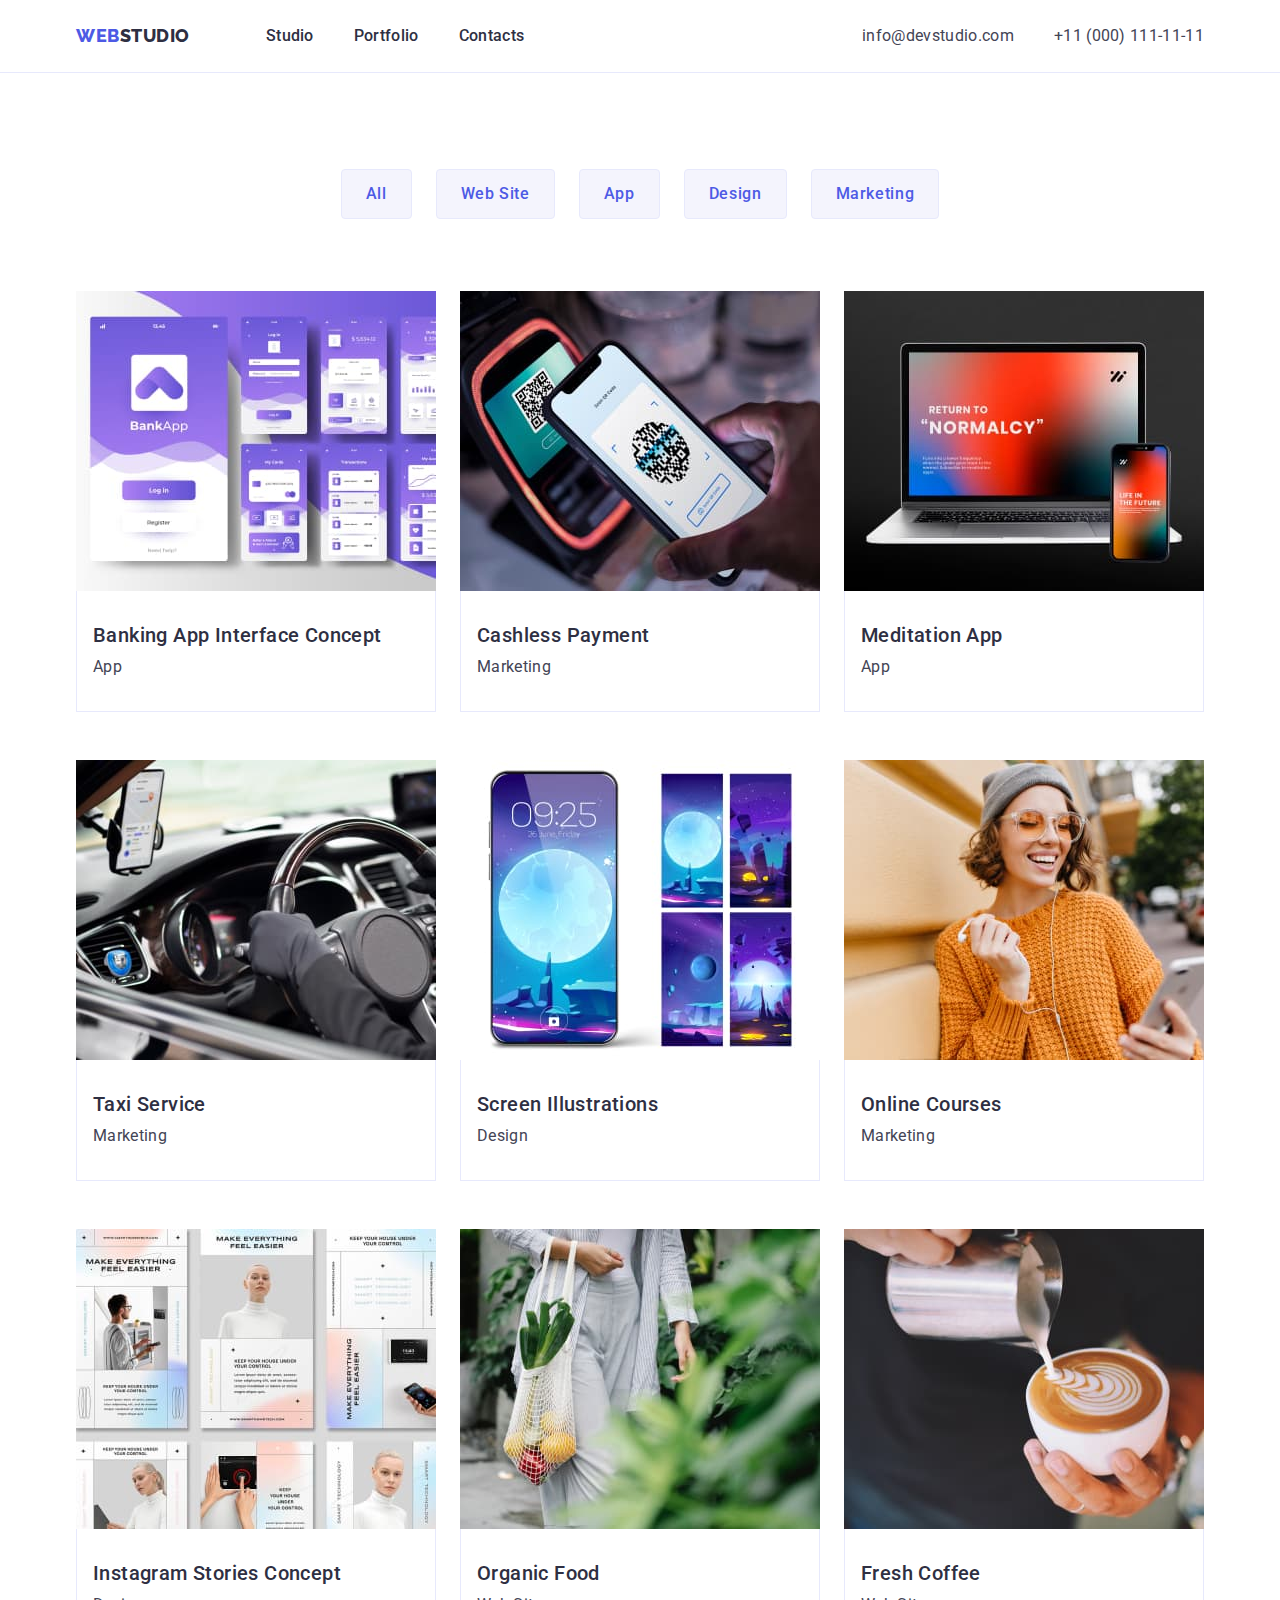
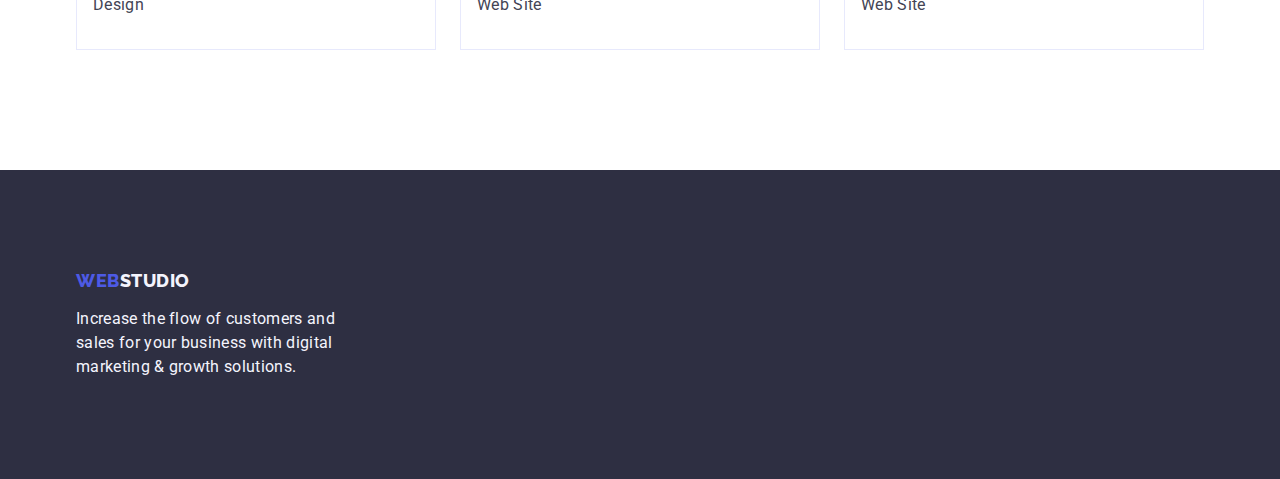
==== commit 272f1788: "v2" ====
--- a/portfolio.html
+++ b/portfolio.html
@@ -160,8 +160,10 @@
     </main>
 
     <footer class="page-down">
-        <a class="link logo-web" href="./index.html">Web<span class="logo-down-name">Studio</span> </a>
-        <p class="footer-descr">Increase the flow of customers and sales for your business with digital marketing & growth solutions.</p>
+        <div class="container">
+            <a class="link logo-web" href="./index.html">Web<span     class="logo-down-name">Studio</span> </a>
+            <p class="footer-descr">Increase the flow of customers and sales for your     business with digital marketing & growth solutions.</p>
+        </div>
     </footer>
 </body>
 </html>--- a/css/style.css
+++ b/css/style.css
@@ -30,6 +30,9 @@
   max-width: 100%;
   height: auto;
 }
+address {
+  font-style: normal;
+}
   
   
 /* HEADER */
@@ -74,6 +77,13 @@
   padding: 24px 0 24px;
   display: block;
 }
+.input-list:hover {
+  color: var(--ocean);
+}
+
+.input-list:focus {
+  color: var(--ocean);
+}
 .address-info{
   display: flex;
   gap: 40px;
@@ -95,6 +105,13 @@
   line-height: 1.5;
   letter-spacing: 0.02em;
   color: var(--slate);
+}
+.contacts-list:hover {
+  color: var(--ocean);
+}
+
+.contacts-list:focus {
+  color: var(--ocean);
 }
 
 .menu{
@@ -333,13 +350,9 @@
   padding: 12px 24px;
 }
 .other-buttons:hover {
-  /* color:  var(--white);
-  background-color: var(--ocean); */
   border: 1px solid transparent;
 }
 .other-buttons:focus {
-  /* color: var(--white);
-  background-color: var(--ocean); */
   border: 1px solid transparent;
 }
 .company-pic{
@@ -364,59 +377,45 @@
   color: var(--navy-blue);
   margin-bottom: 8px;
 }
-
-
-
-
-
-
-
-  
-  
-  .logo-second-part {
+.contains {
+   font-size: 16px;
+   line-height: 1.5;
+   letter-spacing: 0.02em;
+   color: var(--state);
+}
+
+
+
+
+
+
+
+
+
+
+
+
+
+
+
+  
+
+
+
+
+  
+  /* .logo-second-part {
     color: var(--cloud);
   }
   .company-structure {
     background-color:  var(--white);
     color: var(--navy-blue);
-  }
-  
-  
-  
-  
+  } */
+  
+  /* .page-down-portf {
+    background-color: var(--navy-blue);
+  } */
  
   
- 
-  
-  .input-list:hover {
-    color: var(--ocean);
-  }
-  .input-list:focus {
-    color: var(--ocean);
-  }
-  
-  
-  .contains {
-    font-size: 16px;
-    line-height: 1.5;
-    letter-spacing: 0.02em;
-    color: var(--state);
-  }
-  address {
-    font-style: normal;
-  }
-  
-  
-
-  .page-down-portf {
-    background-color: var(--navy-blue);
-  }
- 
-  .contacts-list:hover {
-    color: var(--ocean);
-  }
-  .contacts-list:focus {
-    color: var(--ocean);
-  }
   
  